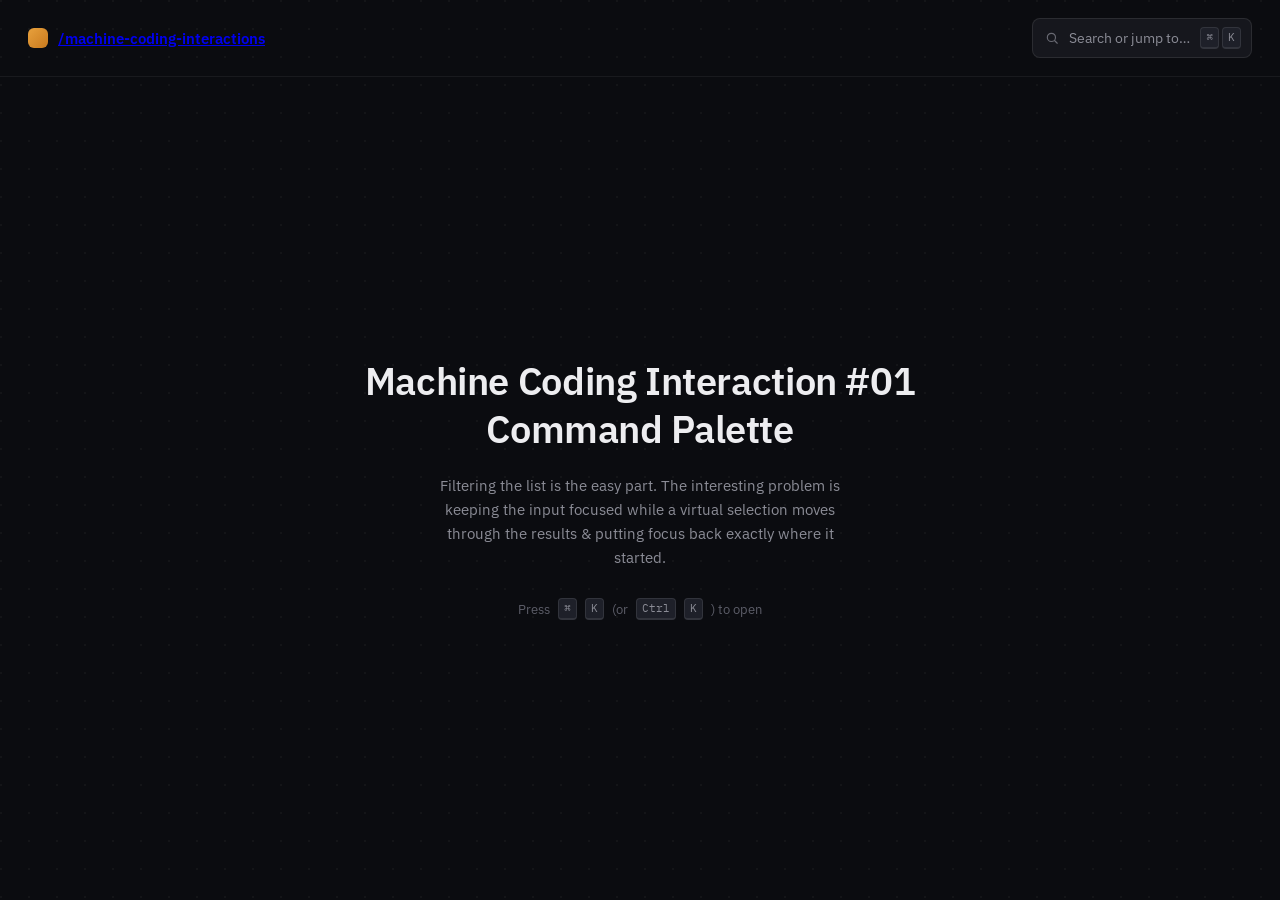
==== 01-command-palette/index.html @ 9426c404 "feat add cmd palette interaction" ====
<!doctype html>
<html lang="en">

<head>
    <meta charset="UTF-8" />
    <meta name="viewport" content="width=device-width, initial-scale=1.0" />
    <title>Machine Coding Interaction #01 — Command Palette</title>
    <link rel="preconnect" href="https://fonts.googleapis.com">
    <link rel="preconnect" href="https://fonts.gstatic.com" crossorigin>
    <link
        href="https://fonts.googleapis.com/css2?family=IBM+Plex+Sans:wght@400;500;600&family=IBM+Plex+Mono:wght@400;500&display=swap"
        rel="stylesheet">
    <link rel="stylesheet" href="style.css">
</head>

<body>

    <div class="topbar">
        <div class="brand">
            <span class="brand-mark"></span>
            <a href="https://github.com/deyRupak/machine-coding-interations">/machine-coding-interactions</a>
        </div>
        <button class="trigger" id="trigger" aria-haspopup="dialog">
            <svg width="14" height="14" viewBox="0 0 24 24" fill="none" stroke="currentColor" stroke-width="2"
                stroke-linecap="round">
                <circle cx="11" cy="11" r="7" />
                <path d="M21 21l-4.3-4.3" />
            </svg>
            Search or jump to…
            <span class="kbd-group"><kbd>⌘</kbd><kbd>K</kbd></span>
        </button>
    </div>

    <div class="stage">
        <h1>Machine Coding Interaction #01 Command Palette</h1>
        <p>Filtering the list is the easy part. The interesting problem is keeping the input focused while a virtual
            selection moves through the results & putting focus back exactly where it started.</p>
        <div class="stage-hint">
            Press <kbd>⌘</kbd><kbd>K</kbd> (or <kbd>Ctrl</kbd><kbd>K</kbd>) to open
        </div>
    </div>

    <div class="backdrop" id="backdrop">
        <div class="palette" role="dialog" aria-modal="true" aria-label="Command palette">
            <div class="palette-input-row">
                <svg width="16" height="16" viewBox="0 0 24 24" fill="none" stroke="currentColor" stroke-width="2"
                    stroke-linecap="round">
                    <circle cx="11" cy="11" r="7" />
                    <path d="M21 21l-4.3-4.3" />
                </svg>
                <input id="paletteInput" type="text" placeholder="Type a command or search…" autocomplete="off"
                    spellcheck="false" role="combobox" aria-expanded="true" aria-controls="paletteListbox"
                    aria-activedescendant="" />
                <span class="esc-hint">ESC</span>
            </div>
            <div class="palette-list" id="paletteListbox" role="listbox"></div>
            <div class="palette-footer">
                <span class="hint"><kbd>↑</kbd><kbd>↓</kbd> navigate</span>
                <span class="hint"><kbd>↵</kbd> select</span>
                <span class="hint"><kbd>esc</kbd> close</span>
            </div>
        </div>
    </div>

    <div class="toast" id="toast">
        <span class="toast-dot"></span>
        <span id="toastText"></span>
    </div>

    <script src="script.js"></script>
</body>

</html>
---- 01-command-palette/style.css ----
:root {
    --bg-page: #0b0c10;
    --bg-grid: rgba(255, 255, 255, 0.035);
    --surface: #16171d;
    --surface-2: #1e2029;
    --surface-hover: #23252f;
    --border: rgba(255, 255, 255, 0.09);
    --border-soft: rgba(255, 255, 255, 0.06);
    --text-primary: #ededf0;
    --text-secondary: #8b8c96;
    --text-tertiary: #5c5d68;
    --accent: #e8a13d;
    --accent-soft: rgba(232, 161, 61, 0.16);
    --accent-text: #f4c37a;
    --danger: #e0645a;
    --radius-lg: 14px;
    --radius-md: 8px;
    --radius-sm: 5px;
    --shadow-palette: 0 20px 60px -12px rgba(0, 0, 0, 0.6), 0 0 0 1px rgba(255, 255, 255, 0.04);
    --ease: cubic-bezier(0.16, 1, 0.3, 1);
}

* {
    box-sizing: border-box;
}

html,
body {
    height: 100%;
    margin: 0;
}

body {
    background:
        radial-gradient(circle at 1px 1px, var(--bg-grid) 1px, transparent 0) 0 0 / 28px 28px,
        var(--bg-page);
    color: var(--text-primary);
    font-family: "IBM Plex Sans", -apple-system, BlinkMacSystemFont, sans-serif;
    display: flex;
    flex-direction: column;
    min-height: 100%;
}

/* ---------- Mock app shell ---------- */

.topbar {
    display: flex;
    align-items: center;
    justify-content: space-between;
    padding: 18px 28px;
    border-bottom: 1px solid var(--border-soft);
}

.brand {
    display: flex;
    align-items: center;
    gap: 10px;
    font-weight: 600;
    font-size: 15px;
    color: var(--text-primary);
}

.brand-mark {
    width: 20px;
    height: 20px;
    border-radius: 6px;
    background: linear-gradient(135deg, var(--accent) 0%, #c97a1e 100%);
    flex-shrink: 0;
}

.trigger {
    display: flex;
    align-items: center;
    gap: 10px;
    background: var(--surface);
    border: 1px solid var(--border);
    color: var(--text-secondary);
    font: inherit;
    font-size: 13.5px;
    padding: 8px 10px 8px 12px;
    border-radius: var(--radius-md);
    cursor: pointer;
    transition: border-color 0.15s var(--ease), background 0.15s var(--ease);
}

.trigger:hover {
    background: var(--surface-2);
    border-color: rgba(255, 255, 255, 0.16);
}

.trigger:focus-visible {
    outline: 2px solid var(--accent);
    outline-offset: 2px;
}

.trigger svg {
    flex-shrink: 0;
    opacity: 0.7;
}

.kbd-group {
    display: flex;
    gap: 3px;
}

kbd {
    font-family: "IBM Plex Mono", monospace;
    font-size: 11px;
    background: var(--surface-2);
    border: 1px solid var(--border);
    border-bottom-width: 2px;
    color: var(--text-secondary);
    padding: 2px 5px;
    border-radius: 4px;
    line-height: 1.4;
}

/* ---------- Hero / recording-friendly centerpiece ---------- */

.stage {
    flex: 1;
    display: flex;
    flex-direction: column;
    align-items: center;
    justify-content: center;
    text-align: center;
    padding: 40px 24px;
    gap: 22px;
}

.stage h1 {
    font-size: clamp(26px, 4vw, 38px);
    font-weight: 600;
    letter-spacing: -0.01em;
    margin: 0;
    max-width: 560px;
    line-height: 1.25;
}

.stage p {
    margin: 0;
    color: var(--text-secondary);
    font-size: 15px;
    max-width: 420px;
    line-height: 1.6;
}

.stage-hint {
    display: flex;
    align-items: center;
    gap: 8px;
    color: var(--text-tertiary);
    font-size: 13px;
    margin-top: 6px;
}

/* ---------- Palette ---------- */

.backdrop {
    position: fixed;
    inset: 0;
    background: rgba(6, 6, 9, 0.55);
    backdrop-filter: blur(3px);
    display: flex;
    align-items: flex-start;
    justify-content: center;
    padding-top: 12vh;
    z-index: 100;
    opacity: 0;
    pointer-events: none;
    transition: opacity 0.16s var(--ease);
}

.backdrop.open {
    opacity: 1;
    pointer-events: auto;
}

.palette {
    width: min(560px, 90vw);
    background: var(--surface);
    border: 1px solid var(--border);
    border-radius: var(--radius-lg);
    box-shadow: var(--shadow-palette);
    overflow: hidden;
    transform: translateY(-8px) scale(0.98);
    opacity: 0;
    transition: transform 0.16s var(--ease), opacity 0.16s var(--ease);
}

.backdrop.open .palette {
    transform: translateY(0) scale(1);
    opacity: 1;
}

.palette-input-row {
    display: flex;
    align-items: center;
    gap: 10px;
    padding: 14px 16px;
    border-bottom: 1px solid var(--border-soft);
}

.palette-input-row svg {
    flex-shrink: 0;
    color: var(--text-tertiary);
}

#paletteInput {
    flex: 1;
    background: none;
    border: none;
    outline: none;
    color: var(--text-primary);
    font: inherit;
    font-size: 15.5px;
}

#paletteInput::placeholder {
    color: var(--text-tertiary);
}

.esc-hint {
    font-family: "IBM Plex Mono", monospace;
    font-size: 10.5px;
    color: var(--text-tertiary);
    border: 1px solid var(--border);
    padding: 2px 6px;
    border-radius: 4px;
    flex-shrink: 0;
}

.palette-list {
    max-height: 340px;
    overflow-y: auto;
    padding: 6px;
}

.group-label {
    font-size: 12px;
    color: var(--text-tertiary);
    padding: 8px 10px 4px;
}

.option {
    display: flex;
    align-items: center;
    gap: 11px;
    padding: 9px 10px;
    border-radius: var(--radius-sm);
    cursor: pointer;
    scroll-margin: 6px;
}

.option[aria-selected="true"] {
    background: var(--accent-soft);
}

.option-icon {
    width: 28px;
    height: 28px;
    border-radius: 7px;
    background: var(--surface-2);
    display: flex;
    align-items: center;
    justify-content: center;
    flex-shrink: 0;
    color: var(--text-secondary);
}

.option[aria-selected="true"] .option-icon {
    color: var(--accent-text);
}

.option-body {
    flex: 1;
    min-width: 0;
    display: flex;
    flex-direction: column;
    gap: 1px;
}

.option-label {
    font-size: 14px;
    color: var(--text-primary);
    white-space: nowrap;
    overflow: hidden;
    text-overflow: ellipsis;
}

.option-label mark {
    background: none;
    color: var(--accent-text);
    font-weight: 600;
}

.option-meta {
    font-size: 12px;
    color: var(--text-tertiary);
}

.option-shortcut {
    font-family: "IBM Plex Mono", monospace;
    font-size: 11px;
    color: var(--text-tertiary);
    flex-shrink: 0;
}

.empty-state {
    padding: 36px 20px;
    text-align: center;
    color: var(--text-tertiary);
    font-size: 13.5px;
}

.palette-footer {
    display: flex;
    align-items: center;
    gap: 16px;
    padding: 9px 14px;
    border-top: 1px solid var(--border-soft);
    font-size: 11.5px;
    color: var(--text-tertiary);
}

.palette-footer .hint {
    display: flex;
    align-items: center;
    gap: 5px;
}

/* ---------- Toast ---------- */

.toast {
    position: fixed;
    bottom: 28px;
    left: 50%;
    transform: translateX(-50%) translateY(8px);
    background: var(--surface-2);
    border: 1px solid var(--border);
    color: var(--text-primary);
    font-size: 13.5px;
    padding: 10px 16px;
    border-radius: var(--radius-md);
    box-shadow: 0 12px 32px -8px rgba(0, 0, 0, 0.5);
    display: flex;
    align-items: center;
    gap: 8px;
    opacity: 0;
    pointer-events: none;
    transition: opacity 0.18s var(--ease), transform 0.18s var(--ease);
    z-index: 200;
}

.toast.show {
    opacity: 1;
    transform: translateX(-50%) translateY(0);
}

.toast-dot {
    width: 6px;
    height: 6px;
    border-radius: 50%;
    background: var(--accent);
    flex-shrink: 0;
}

@media (prefers-reduced-motion: reduce) {
    * {
        transition-duration: 0.001ms !important;
        animation-duration: 0.001ms !important;
    }
}

::-webkit-scrollbar {
    width: 8px;
}

::-webkit-scrollbar-thumb {
    background: var(--surface-2);
    border-radius: 8px;
}
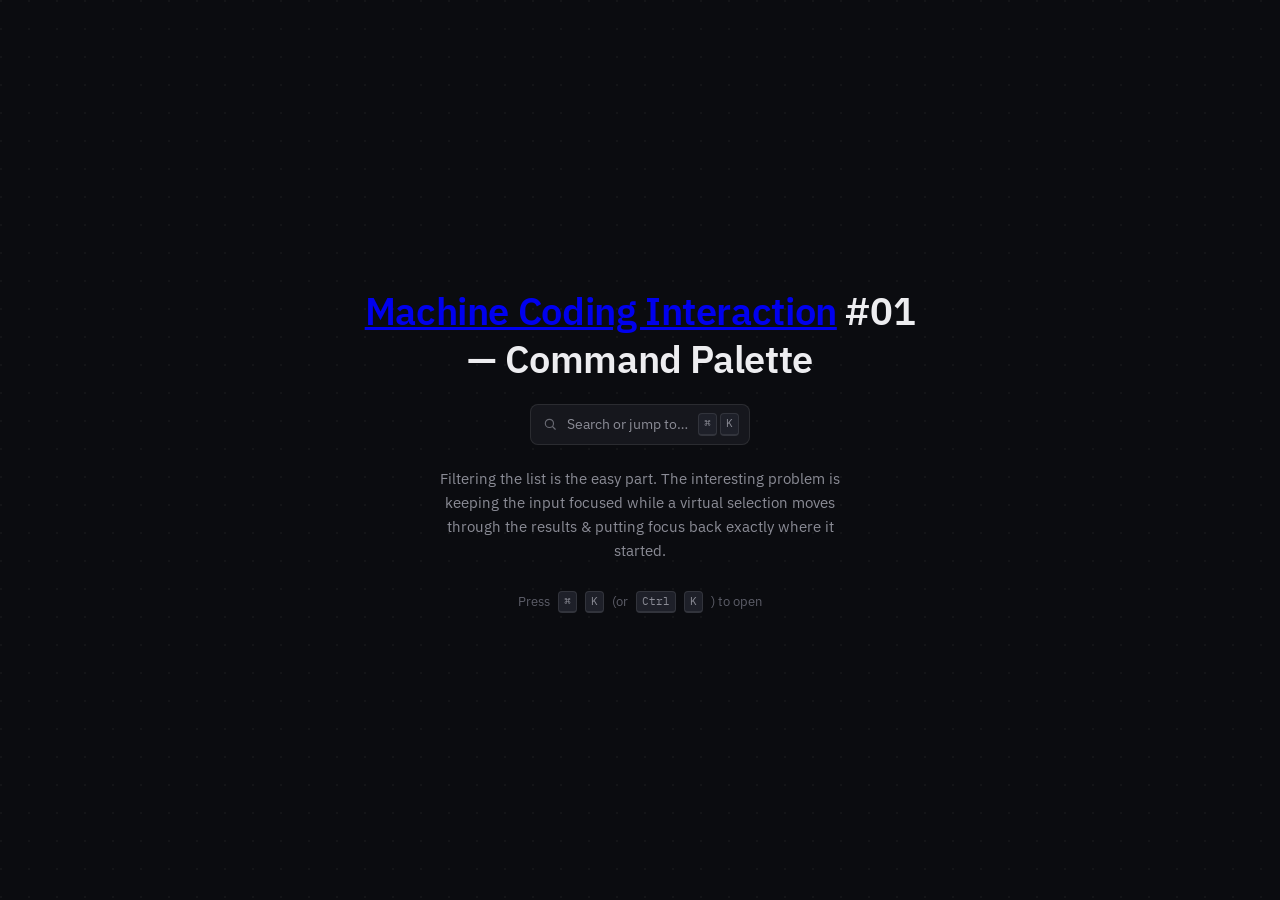
==== commit fe6354aa: "chore fix link, readme" ====
--- a/01-command-palette/index.html
+++ b/01-command-palette/index.html
@@ -15,11 +15,11 @@
 
 <body>
 
-    <div class="topbar">
-        <div class="brand">
-            <span class="brand-mark"></span>
-            <a href="https://github.com/deyRupak/machine-coding-interations">/machine-coding-interactions</a>
-        </div>
+    <div class="stage">
+        <h1>
+            <a href="https://github.com/deyRupak/machine-coding-interations">Machine Coding Interaction</a> #01 — Command Palette
+        </h1>
+
         <button class="trigger" id="trigger" aria-haspopup="dialog">
             <svg width="14" height="14" viewBox="0 0 24 24" fill="none" stroke="currentColor" stroke-width="2"
                 stroke-linecap="round">
@@ -29,10 +29,7 @@
             Search or jump to…
             <span class="kbd-group"><kbd>⌘</kbd><kbd>K</kbd></span>
         </button>
-    </div>
 
-    <div class="stage">
-        <h1>Machine Coding Interaction #01 Command Palette</h1>
         <p>Filtering the list is the easy part. The interesting problem is keeping the input focused while a virtual
             selection moves through the results & putting focus back exactly where it started.</p>
         <div class="stage-hint">
